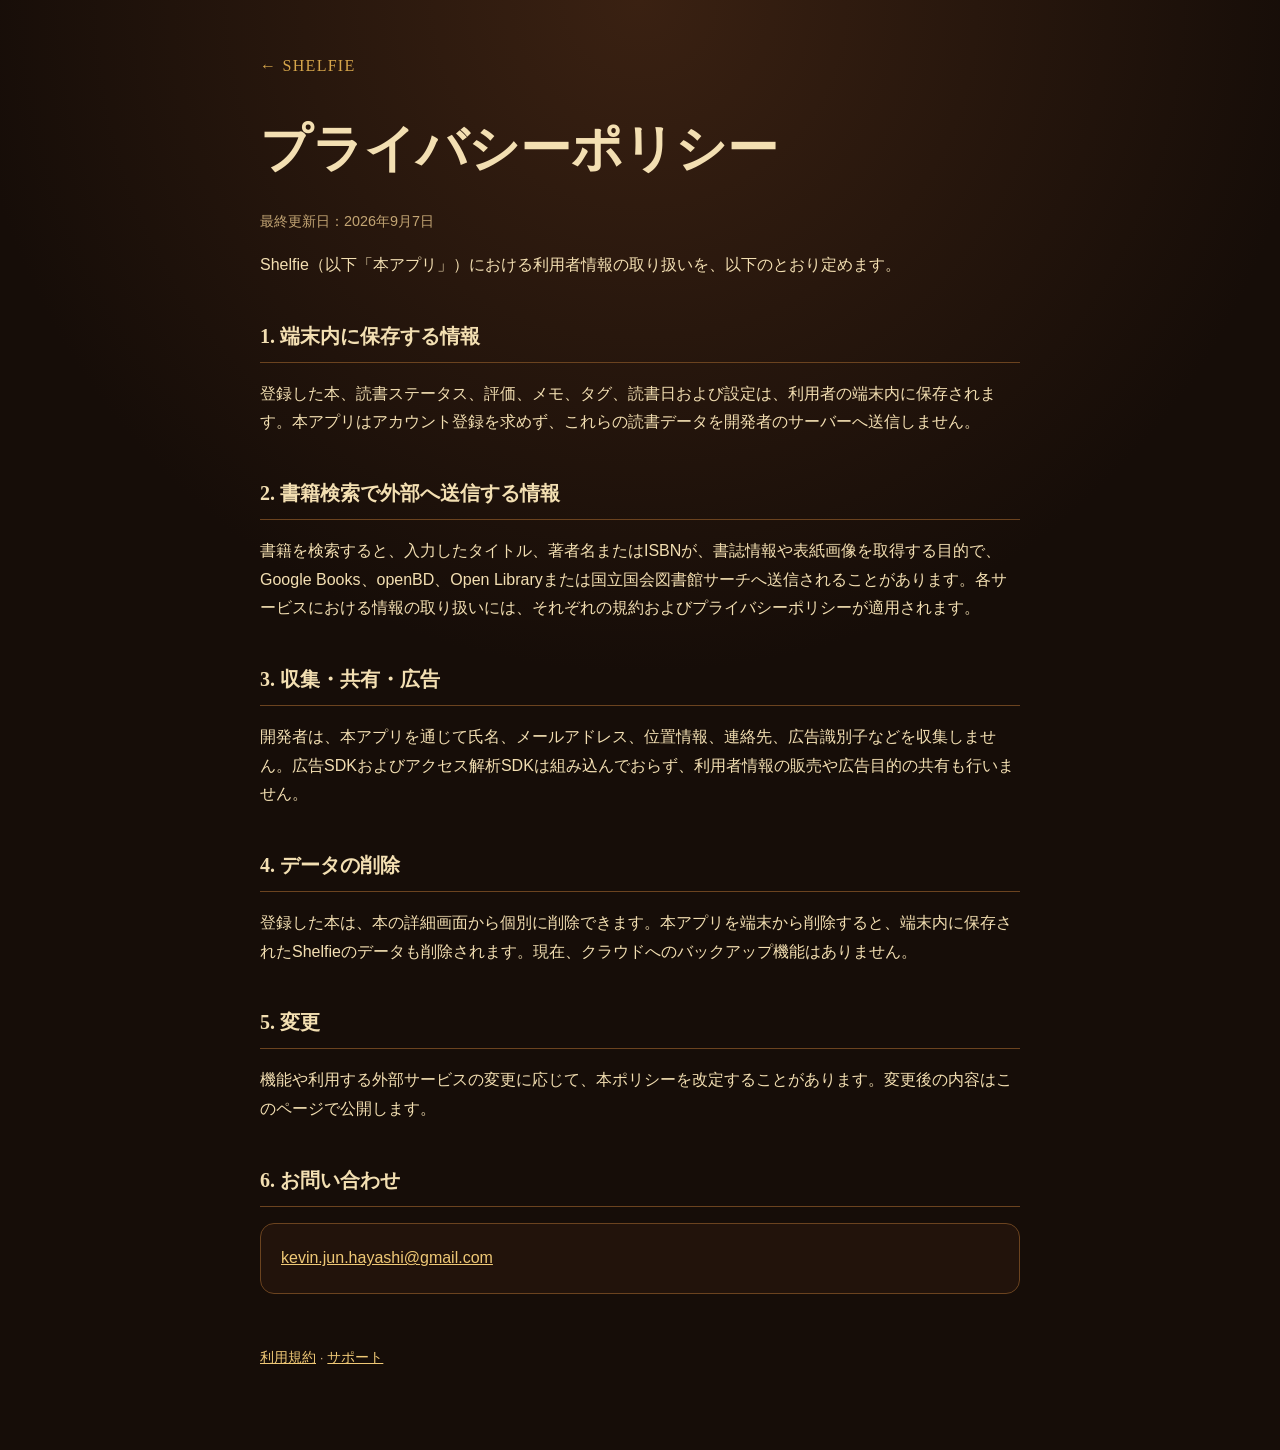
==== privacy.html @ 205d5ecd "Publish Shelfie support pages" ====
<!doctype html>
<html lang="ja">
<head>
  <meta charset="utf-8">
  <meta name="viewport" content="width=device-width, initial-scale=1">
  <title>プライバシーポリシー — Shelfie</title>
  <meta name="description" content="Shelfieのプライバシーポリシー。">
  <link rel="stylesheet" href="legal.css">
</head>
<body><main class="doc">
  <a class="brand" href="index.html">← SHELFIE</a>
  <h1>プライバシーポリシー</h1>
  <p class="updated">最終更新日：2026年9月7日</p>
  <p>Shelfie（以下「本アプリ」）における利用者情報の取り扱いを、以下のとおり定めます。</p>

  <h2>1. 端末内に保存する情報</h2>
  <p>登録した本、読書ステータス、評価、メモ、タグ、読書日および設定は、利用者の端末内に保存されます。本アプリはアカウント登録を求めず、これらの読書データを開発者のサーバーへ送信しません。</p>

  <h2>2. 書籍検索で外部へ送信する情報</h2>
  <p>書籍を検索すると、入力したタイトル、著者名またはISBNが、書誌情報や表紙画像を取得する目的で、Google Books、openBD、Open Libraryまたは国立国会図書館サーチへ送信されることがあります。各サービスにおける情報の取り扱いには、それぞれの規約およびプライバシーポリシーが適用されます。</p>

  <h2>3. 収集・共有・広告</h2>
  <p>開発者は、本アプリを通じて氏名、メールアドレス、位置情報、連絡先、広告識別子などを収集しません。広告SDKおよびアクセス解析SDKは組み込んでおらず、利用者情報の販売や広告目的の共有も行いません。</p>

  <h2>4. データの削除</h2>
  <p>登録した本は、本の詳細画面から個別に削除できます。本アプリを端末から削除すると、端末内に保存されたShelfieのデータも削除されます。現在、クラウドへのバックアップ機能はありません。</p>

  <h2>5. 変更</h2>
  <p>機能や利用する外部サービスの変更に応じて、本ポリシーを改定することがあります。変更後の内容はこのページで公開します。</p>

  <h2>6. お問い合わせ</h2>
  <div class="card"><a href="mailto:kevin.jun.hayashi@gmail.com">kevin.jun.hayashi@gmail.com</a></div>
  <footer><a href="terms.html">利用規約</a> · <a href="support.html">サポート</a></footer>
</main></body>
</html>
---- legal.css ----
:root {
  color-scheme: dark;
  --ink: #f3dfb2;
  --muted: #c3a574;
  --gold: #d6a64b;
  --panel: #24140c;
  --line: #6b431f;
}

* { box-sizing: border-box; }
body {
  margin: 0;
  background: radial-gradient(circle at top, #3a2112 0, #160d08 42rem);
  color: var(--ink);
  font-family: -apple-system, BlinkMacSystemFont, "Hiragino Sans", "Yu Gothic", sans-serif;
  line-height: 1.8;
}
a { color: #efc876; }
.doc { width: min(760px, calc(100% - 32px)); margin: 0 auto; padding: 52px 0 80px; }
.brand { color: var(--gold); font-family: Georgia, "Yu Mincho", serif; letter-spacing: .08em; text-decoration: none; }
h1, h2 { font-family: Georgia, "Yu Mincho", serif; font-weight: 600; }
h1 { margin: 22px 0 6px; font-size: clamp(2rem, 7vw, 3.2rem); }
h2 { margin-top: 38px; padding-bottom: 8px; border-bottom: 1px solid var(--line); font-size: 1.25rem; }
.updated, .note { color: var(--muted); font-size: .9rem; }
.lead, .card { padding: 20px; border: 1px solid var(--line); border-radius: 14px; background: rgba(36, 20, 12, .88); }
.nav { display: flex; flex-wrap: wrap; gap: 10px 22px; margin-top: 28px; }
ul { padding-left: 1.3rem; }
footer { margin-top: 52px; color: var(--muted); font-size: .85rem; }
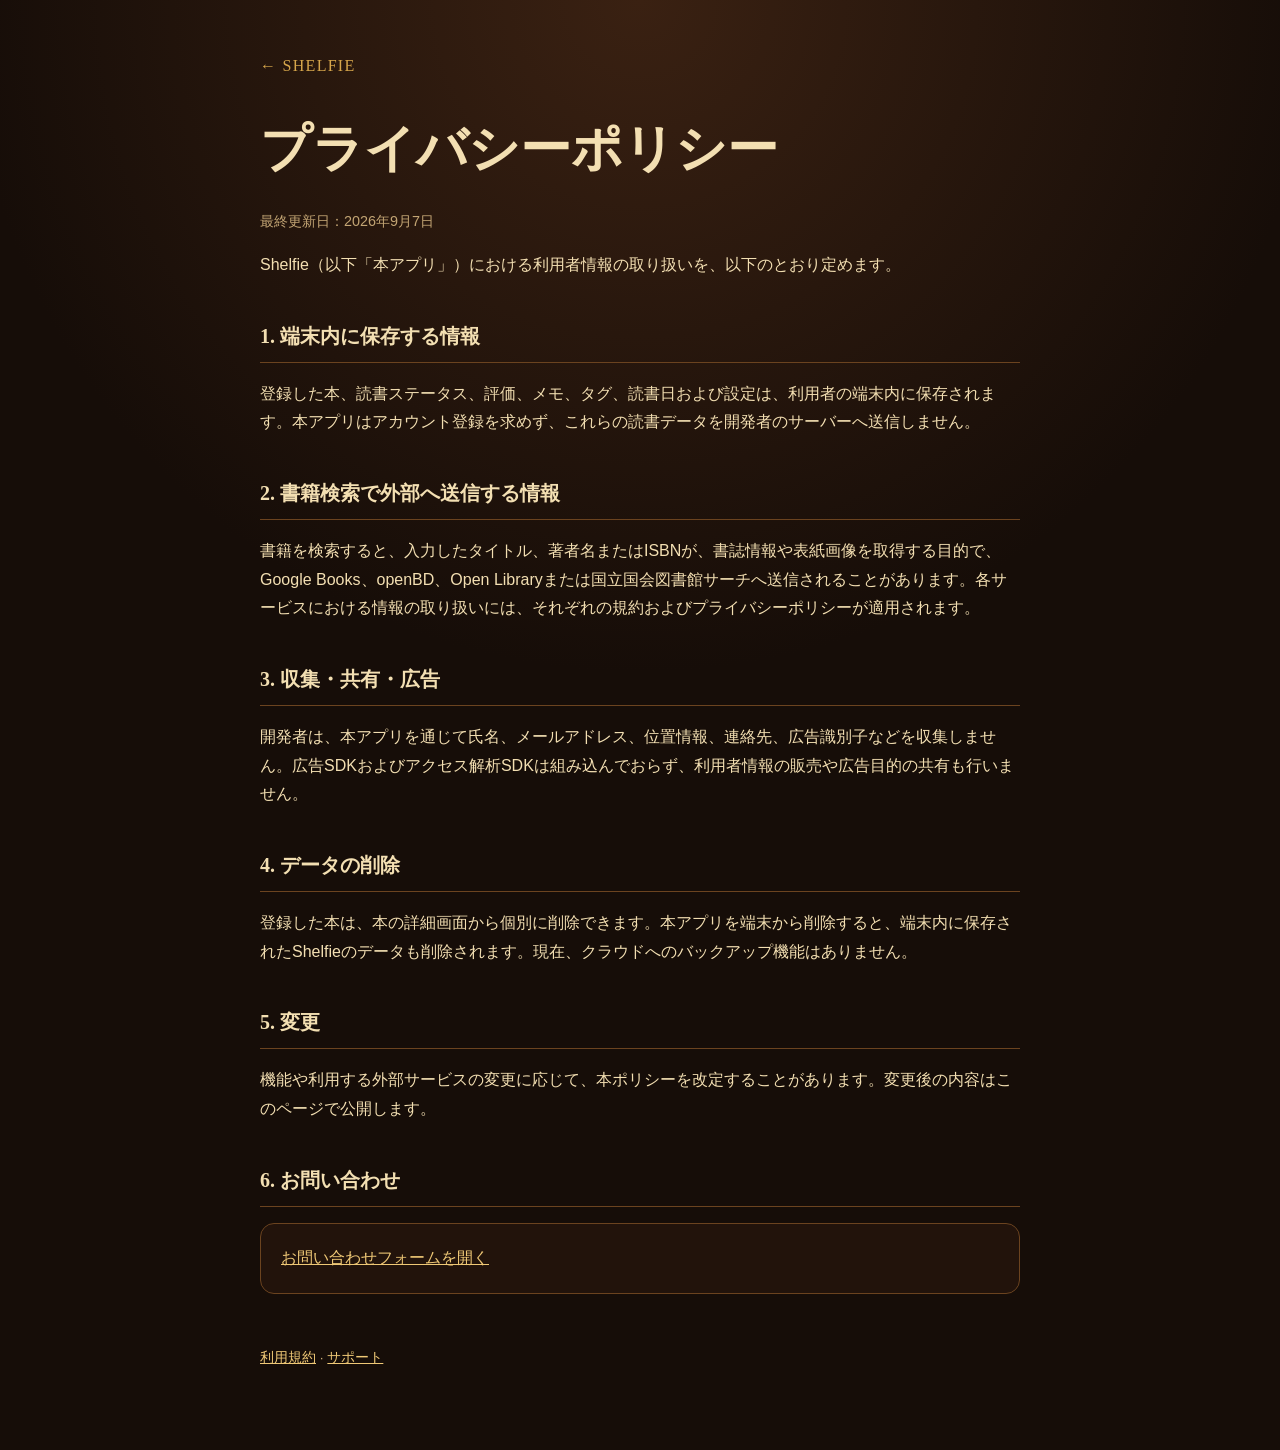
==== commit 929b9be3: "Use Shelfie support form" ====
--- a/privacy.html
+++ b/privacy.html
@@ -29,8 +29,7 @@
   <p>機能や利用する外部サービスの変更に応じて、本ポリシーを改定することがあります。変更後の内容はこのページで公開します。</p>
 
   <h2>6. お問い合わせ</h2>
-  <div class="card"><a href="mailto:kevin.jun.hayashi@gmail.com">kevin.jun.hayashi@gmail.com</a></div>
+  <div class="card"><a href="https://docs.google.com/forms/d/e/1FAIpQLSfx3q7luo8WwxZlCndivC5YhGj7AY3i2UztqLKSfuekWQb6tw/viewform">お問い合わせフォームを開く</a></div>
   <footer><a href="terms.html">利用規約</a> · <a href="support.html">サポート</a></footer>
 </main></body>
 </html>
-
